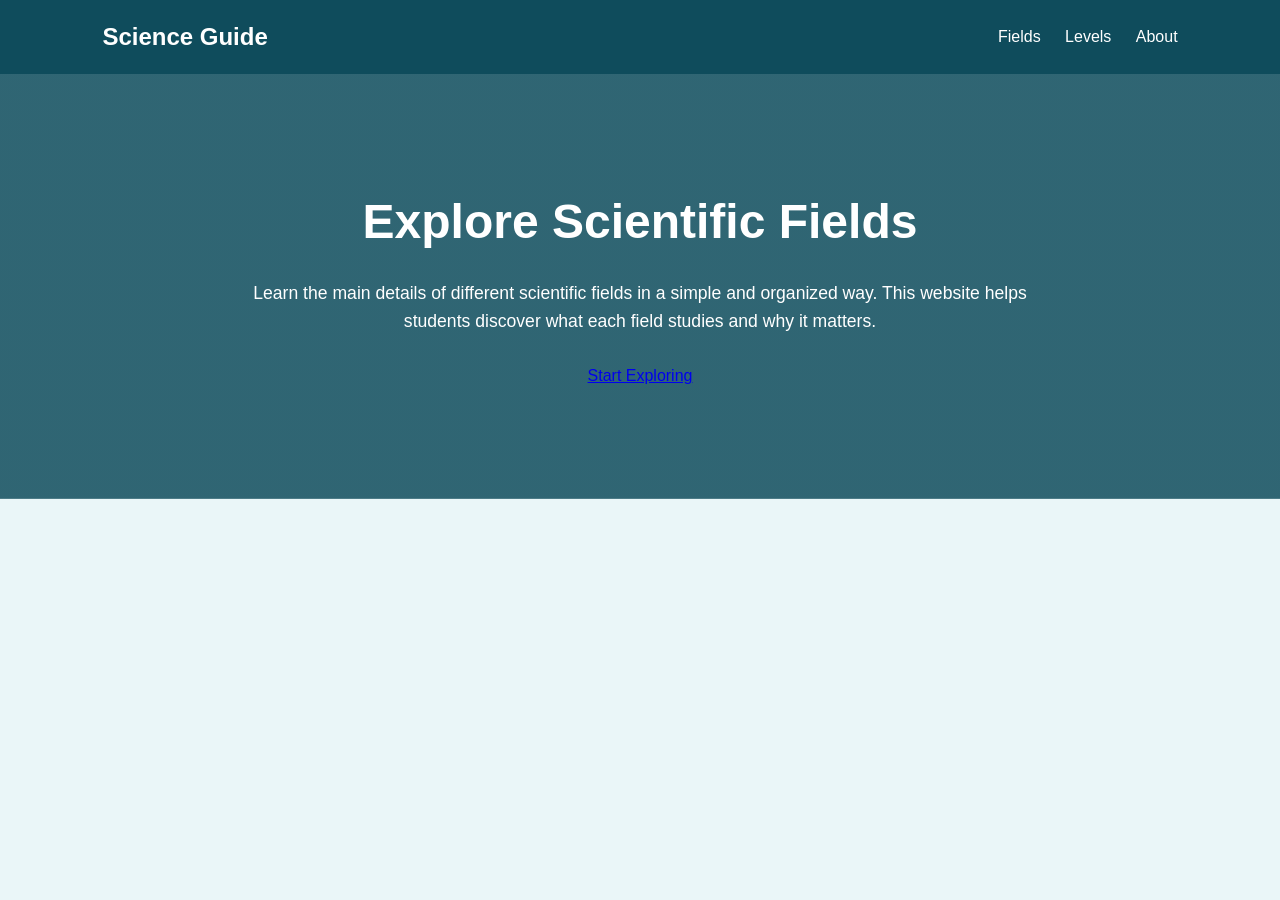
==== index.html @ f97bad81 "Initialize homepage with navbar, hero section, and responsive CSS styling" ====
<!DOCTYPE html>
<html lang="en">
<head>
  <meta charset="UTF-8" />
  <meta name="viewport" content="width=device-width, initial-scale=1.0" />
  <title>Scientific Fields Explorer</title>
  <link rel="stylesheet" href="style.css" />
</head>
<body>
  <header class="navbar">
    <div class="logo">Science Guide</div>
    <nav>
      <a href="#fields">Fields</a>
      <a href="#levels">Levels</a>
      <a href="#about">About</a>
    </nav>
  </header>
   <section class ="hero">
    <div class ="hero-content">
      <h1>Explore Scientific Fields</h1>
      <p>
        Learn the main details of different scientific fields in a simple and organized way.
        This website helps students discover what each field studies and why it matters.
      </p>
      <a href ="#fields" class ="btn">Start Exploring</a>
    </div>
   </section>
   
        </html>
---- style.css ----
* {
  margin: 0;
  padding : 0;
  box-sizing: border-box;
  font-family: Arial, sans-serif;
}

body {
  background : #eaf6f8;
  color: #123;
  line-height: 1.6;
}

.navbar {
  background: #0f4c5c;
  color : white;
  display: flex;
  justify-content : space-between ;
  align-items: center;
  padding : 18px 8%;
  position: sticky;
  top: 0;
  z-index : 1000;
}

.logo {
  font-size: 1.5rem ;
  font-weight : bold ;
}

.navbar nav a {
  color : white ;
  text-decoration : none;
  margin-left : 20px;
  font-size: 1rem;
  transition : 0.3s;
}

.navbar nav a:hover {
  color : #7fe6dc;
}
.hero {
  background: linear-gradient(rgba(15, 76, 92, 0.85), rgba(15, 76, 92, 0.85)),
    url("https://images.unsplash.com/photo-1532094349884-543bc11b234d?auto=format&fit=crop&w=1400&q=80");
  background-size: cover;
  background-position: center;
  color: white;
  text-align: center;
  padding: 110px 20px;
}

.hero-content {
  max-width: 800px;
  margin : auto;
}

.hero h1 {
  font-size: 3rem;
  margin-bottom: 18px;
}

.hero p {
  font-size: 1.1rem;
  margin-bottom : 28px;
}
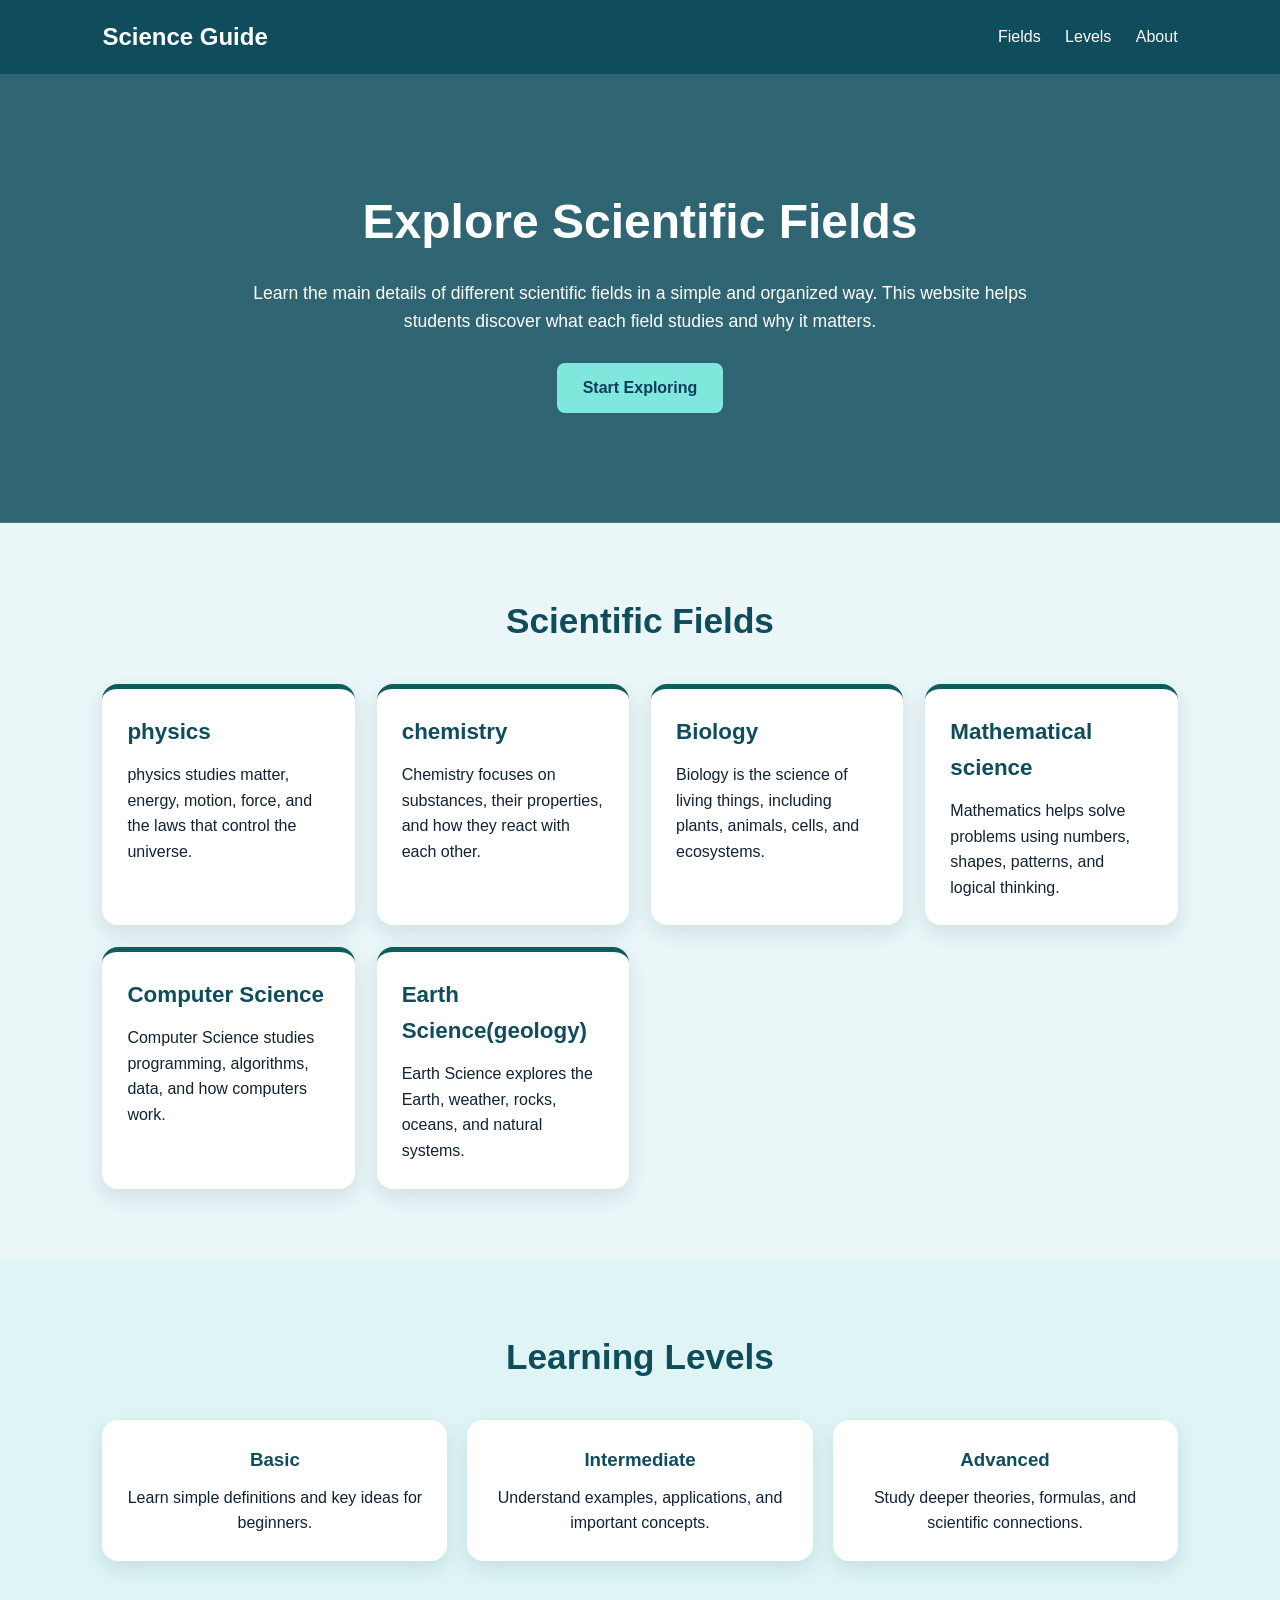
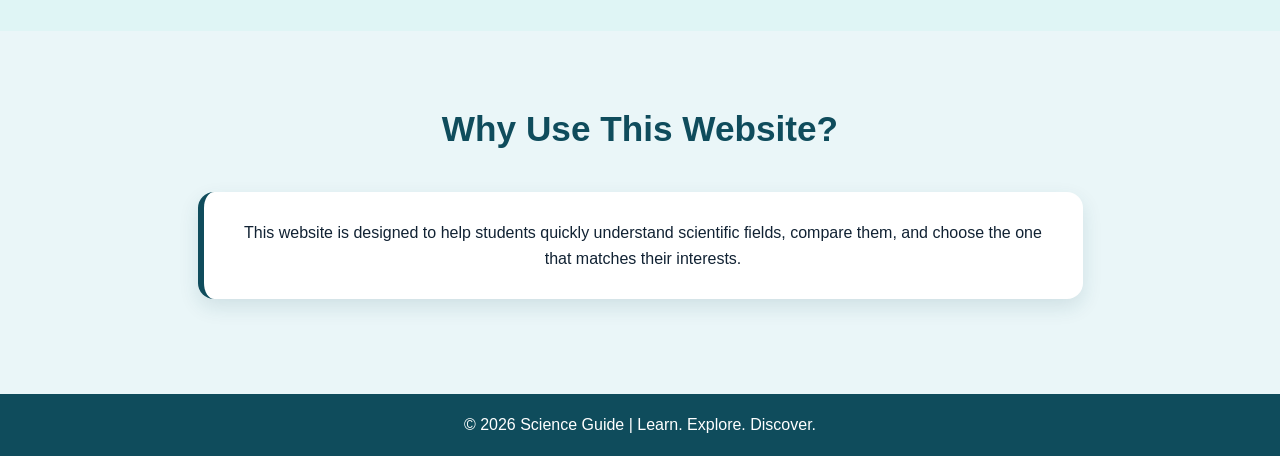
==== commit c90680e6: "Add sections for scientific fields, learning levels, and about page with responsive card layout and " ====
--- a/index.html
+++ b/index.html
@@ -25,5 +25,87 @@
       <a href ="#fields" class ="btn">Start Exploring</a>
     </div>
    </section>
-   
-        </html>+
+</html>
+          <main>
+    <section id="fields" class="section">
+      <h2>Scientific Fields</h2>
+      <div class ="cards">
+        <div class ="card">
+          <h3>physics</h3>
+          <p>
+            physics studies matter, energy, motion, force, and the laws that control the universe.
+          </p>
+        </div>
+
+        <div class ="card">
+          <h3>chemistry</h3>
+          <p>
+            Chemistry focuses on substances, their properties, and how they react with each other.
+          </p>
+        </div>
+
+        <div class ="card">
+          <h3>Biology </h3>
+          <p>
+            Biology is the science of living things, including plants, animals, cells, and ecosystems.
+          </p>
+        </div>
+
+        <div class="card">
+          <h3>Mathematical science</h3>
+          <p>
+            Mathematics helps solve problems using numbers, shapes, patterns, and logical thinking.
+          </p>
+        </div>
+
+        <div class ="card">
+          <h3>Computer Science</h3>
+          <p>
+            Computer Science studies programming, algorithms, data, and how computers work.
+          </p>
+        </div>
+
+        <div class="card">
+          <h3>Earth Science(geology)</h3>
+          <p>
+            Earth Science explores the Earth, weather, rocks, oceans, and natural systems.
+          </p>
+        </div>
+    </div>
+</section>
+
+    <section id="levels" class="section alt">
+      <h2>Learning Levels</h2>
+      <div class="levels">
+        <div class="level-box">
+          <h3>Basic</h3>
+          <p>Learn simple definitions and key ideas for beginners.</p>
+        </div>
+        <div class="level-box">
+          <h3>Intermediate</h3>
+          <p>Understand examples, applications, and important concepts.</p>
+        </div>
+        <div class="level-box">
+          <h3>Advanced</h3>
+          <p>Study deeper theories, formulas, and scientific connections.</p>
+        </div>
+    </div>
+    </section>
+
+    <section id="about" class="section">
+      <h2>Why Use This Website?</h2>
+      <div class="about-box">
+        <p>
+          This website is designed to help students quickly understand scientific fields,
+          compare them, and choose the one that matches their interests.
+        </p>
+    </div>
+    </section>
+</main>
+
+  <footer class ="footer">
+    <p>© 2026 Science Guide | Learn. Explore. Discover.</p>
+  </footer>
+</body>
+</html>
--- a/style.css
+++ b/style.css
@@ -1,8 +1,8 @@
 * {
-  margin: 0;
+  margin : 0;
   padding : 0;
-  box-sizing: border-box;
-  font-family: Arial, sans-serif;
+  box-sizing : border-box;
+  font-family : Arial, sans-serif;
 }
 
 body {
@@ -63,3 +63,110 @@
   font-size: 1.1rem;
   margin-bottom : 28px;
 }
+.btn {
+  display : inline-block;
+  background : #7fe7dc;
+  color : #0f3c5c;
+  padding: 12px 26px;
+  text-decoration: none;
+  border-radius: 8px;
+  font-weight: bold;
+  transition: 0.4s;
+}
+
+.btn:hover {
+  background: #a5f0e8;
+}
+
+.section {
+  padding: 70px 8%;
+}
+
+.section h2 {
+  text-align: center;
+  font-size: 2.2rem;
+  color: #0f4c5c;
+  margin-bottom: 35px;
+}
+
+.cards {
+  display: grid;
+  grid-template-columns: repeat(auto-fit, minmax(240px, 1fr));
+  gap: 22px;
+}
+
+.card {
+  background : white;
+  padding : 25px;
+  border-radius : 16px;
+  box-shadow : 0 8px 20px rgba(16, 75, 93, 0.13);
+  border-top : 5px solid #0f5c5c;
+  transition : transfrom 0.3s ease;
+}
+
+.card:hover {
+  transform: translateY(-6px);
+}
+
+.card h3 {
+  color: #0f4c5c;
+  margin-bottom : 12px;
+  font-size : 1.4rem;
+}
+
+.alt {
+  background : #dff5f5;
+}
+
+.levels {
+  display: grid;
+  grid-template-columns : repeat(auto-fit, minmax(220px, 1fr));
+  gap : 20px ;
+}
+
+.level-box {
+  background: white;
+  padding: 25px;
+  border-radius: 16px;
+  text-align : center;
+  box-shadow : 0 8px 20px rgba(16, 77, 93, 0.13);
+}
+
+.level-box h3 {
+  color : #0f4c5c;
+  margin-bottom : 10px;
+}
+
+.about-box {
+  background : white;
+  max-width : 885px;
+  margin : auto ;
+  padding : 28px;
+  border-radius : 16px;
+  box-shadow : 0 8px 20px rgba(15, 76, 92, 0.12);
+  text-align : center ;
+  border-left : 6px solid #0f4c5c;
+}
+
+.footer {
+  background : #0f4c5c;
+  color : white;
+  text-align : center ;
+  padding : 18px 20px;
+  margin-top : 25px ;
+}
+
+@media (max-width: 768px) {
+  .navbar {
+    flex-direction : column ;
+    gap : 12px ;
+  }
+
+  .navbar nav a {
+    margin : 0 10px;
+  }
+
+  .hero h1 {
+    font-size : 2.2rem;
+  }
+}
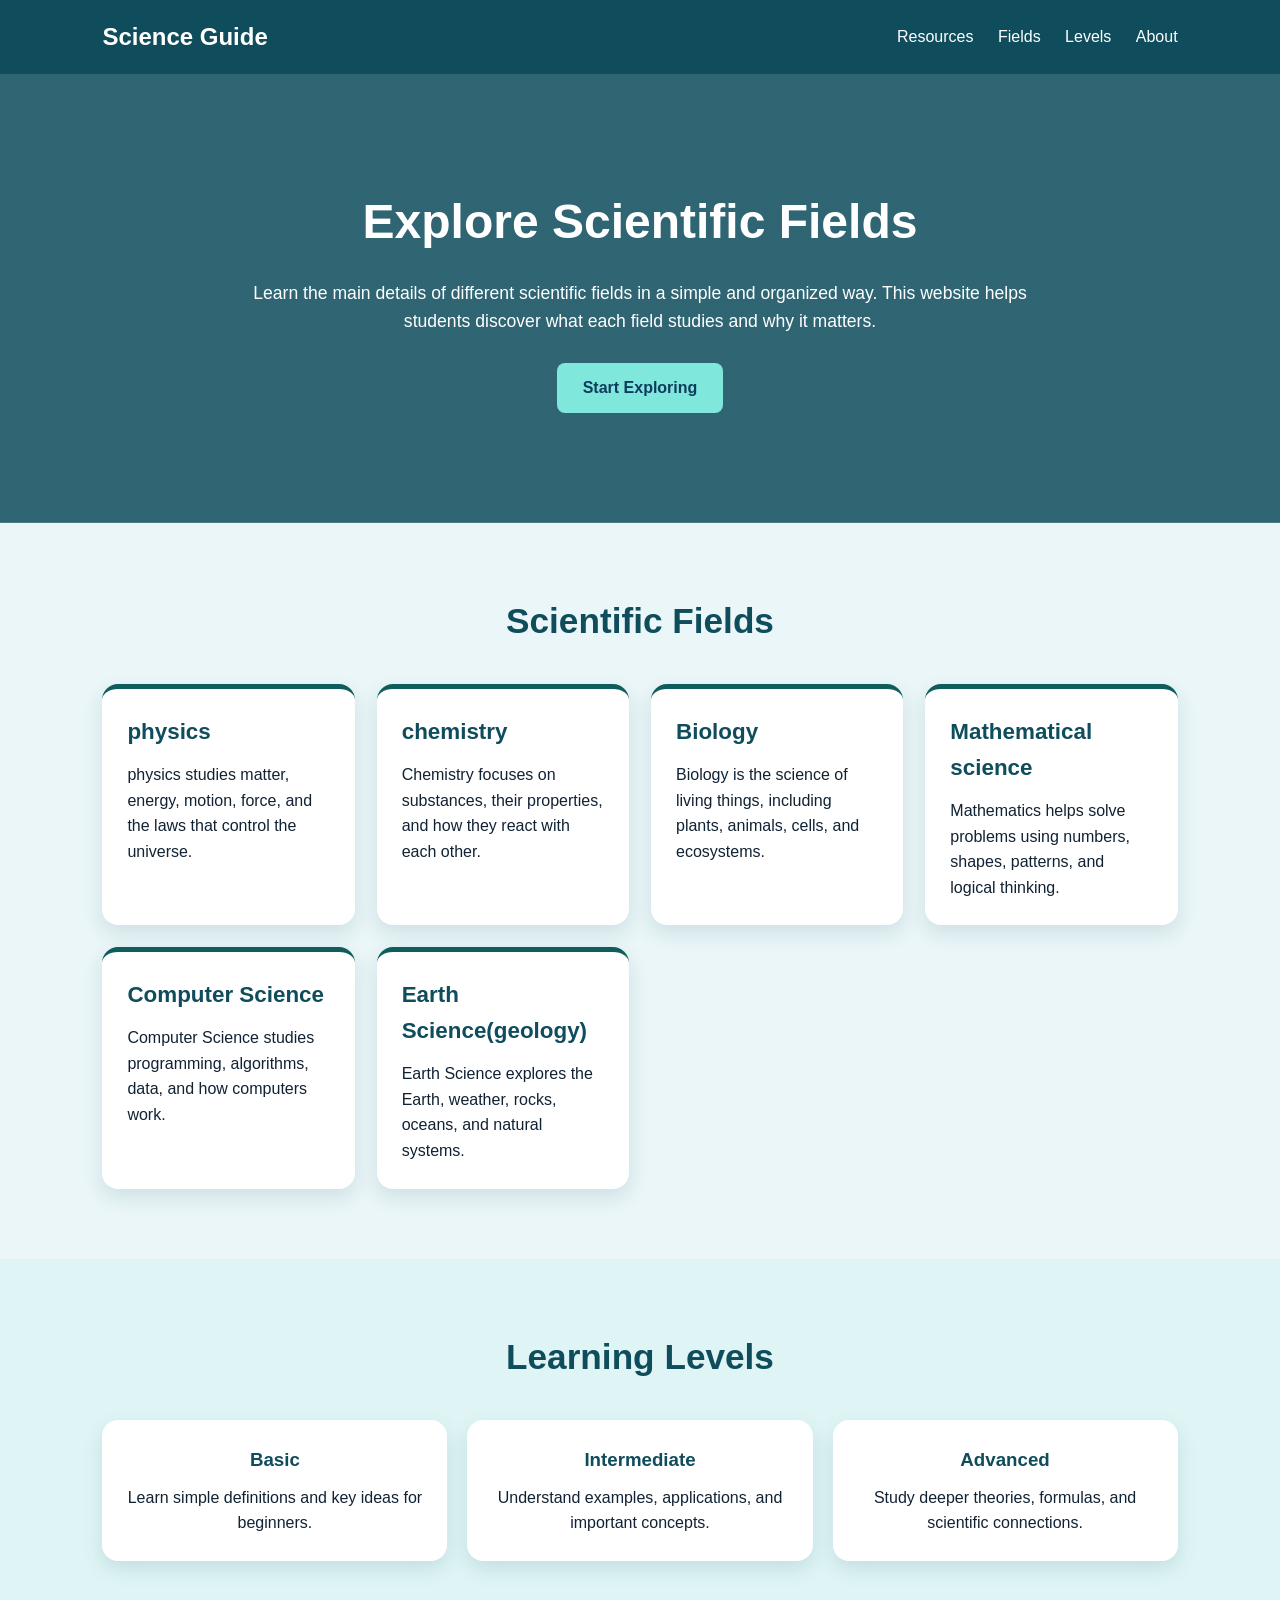
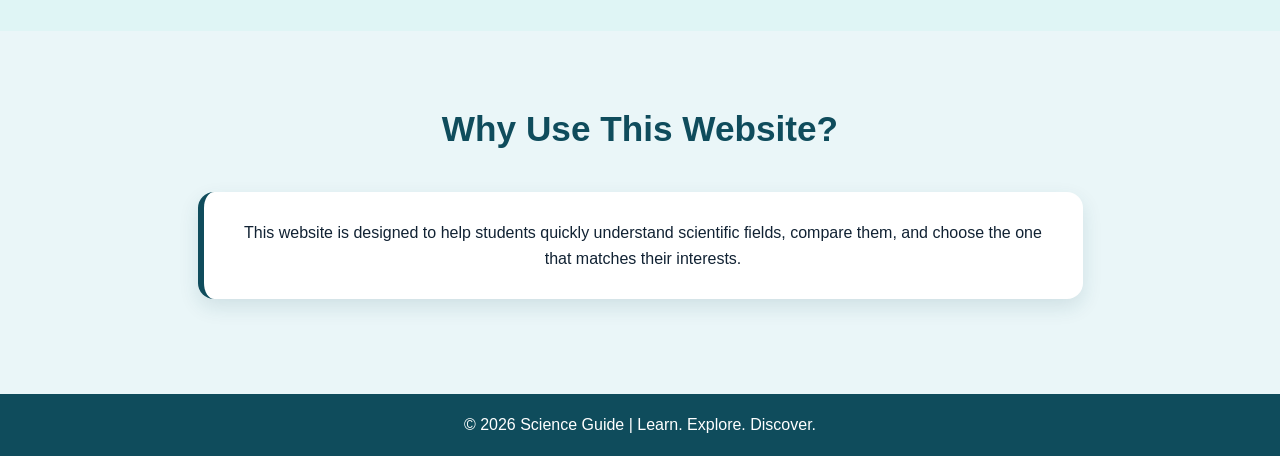
==== commit af7023f1: "Add Resources page with study references and update navbar" ====
--- a/index.html
+++ b/index.html
@@ -1,18 +1,19 @@
 <!DOCTYPE html>
-<html lang="en">
+<html lang = "en">
 <head>
-  <meta charset="UTF-8" />
-  <meta name="viewport" content="width=device-width, initial-scale=1.0" />
+  <meta charest = "UTF-8" />
+  <meta name = "viewport" content ="width = device-width , initial-scale = 1.0" />
   <title>Scientific Fields Explorer</title>
-  <link rel="stylesheet" href="style.css" />
+  <link rel = "stylesheet" href = "style.css" />
 </head>
 <body>
   <header class="navbar">
-    <div class="logo">Science Guide</div>
+    <div class ="logo">Science Guide</div>
     <nav>
-      <a href="#fields">Fields</a>
-      <a href="#levels">Levels</a>
-      <a href="#about">About</a>
+        <a href = "resources.html">Resources</a>
+      <a href = "#fields">Fields</a>
+      <a href = "#levels">Levels</a>
+      <a href = "#about">About</a>
     </nav>
   </header>
    <section class ="hero">
@@ -22,13 +23,14 @@
         Learn the main details of different scientific fields in a simple and organized way.
         This website helps students discover what each field studies and why it matters.
       </p>
-      <a href ="#fields" class ="btn">Start Exploring</a>
+      <a href = "#fields" class ="btn">Start Exploring</a>
     </div>
-   </section>
+  </section>
 
 </html>
+
           <main>
-    <section id="fields" class="section">
+    <section id= "fields" class= "section">
       <h2>Scientific Fields</h2>
       <div class ="cards">
         <div class ="card">
@@ -52,21 +54,21 @@
           </p>
         </div>
 
-        <div class="card">
+        <div class = "card">
           <h3>Mathematical science</h3>
           <p>
             Mathematics helps solve problems using numbers, shapes, patterns, and logical thinking.
           </p>
         </div>
 
-        <div class ="card">
+        <div class = "card">
           <h3>Computer Science</h3>
           <p>
             Computer Science studies programming, algorithms, data, and how computers work.
           </p>
         </div>
 
-        <div class="card">
+        <div class = "card">
           <h3>Earth Science(geology)</h3>
           <p>
             Earth Science explores the Earth, weather, rocks, oceans, and natural systems.
@@ -75,33 +77,33 @@
     </div>
 </section>
 
-    <section id="levels" class="section alt">
+    <section id = "levels" class="section alt">
       <h2>Learning Levels</h2>
-      <div class="levels">
-        <div class="level-box">
+      <div class = "levels">
+        <div class = "level-box">
           <h3>Basic</h3>
           <p>Learn simple definitions and key ideas for beginners.</p>
         </div>
-        <div class="level-box">
+        <div class = "level-box">
           <h3>Intermediate</h3>
           <p>Understand examples, applications, and important concepts.</p>
         </div>
-        <div class="level-box">
+        <div class ="level-box">
           <h3>Advanced</h3>
           <p>Study deeper theories, formulas, and scientific connections.</p>
         </div>
     </div>
     </section>
 
-    <section id="about" class="section">
+    <section id = "about" class="section">
       <h2>Why Use This Website?</h2>
-      <div class="about-box">
+      <div class = "about-box">
         <p>
           This website is designed to help students quickly understand scientific fields,
           compare them, and choose the one that matches their interests.
         </p>
     </div>
-    </section>
+  </section>
 </main>
 
   <footer class ="footer">
--- a/style.css
+++ b/style.css
@@ -169,4 +169,12 @@
   .hero h1 {
     font-size : 2.2rem;
   }
+}
+.card ul {
+  margin : 10px 0 15px;
+  padding-left : 18px;
+}
+
+.card ul li  {
+  margin-bottom: 6px;
 }
